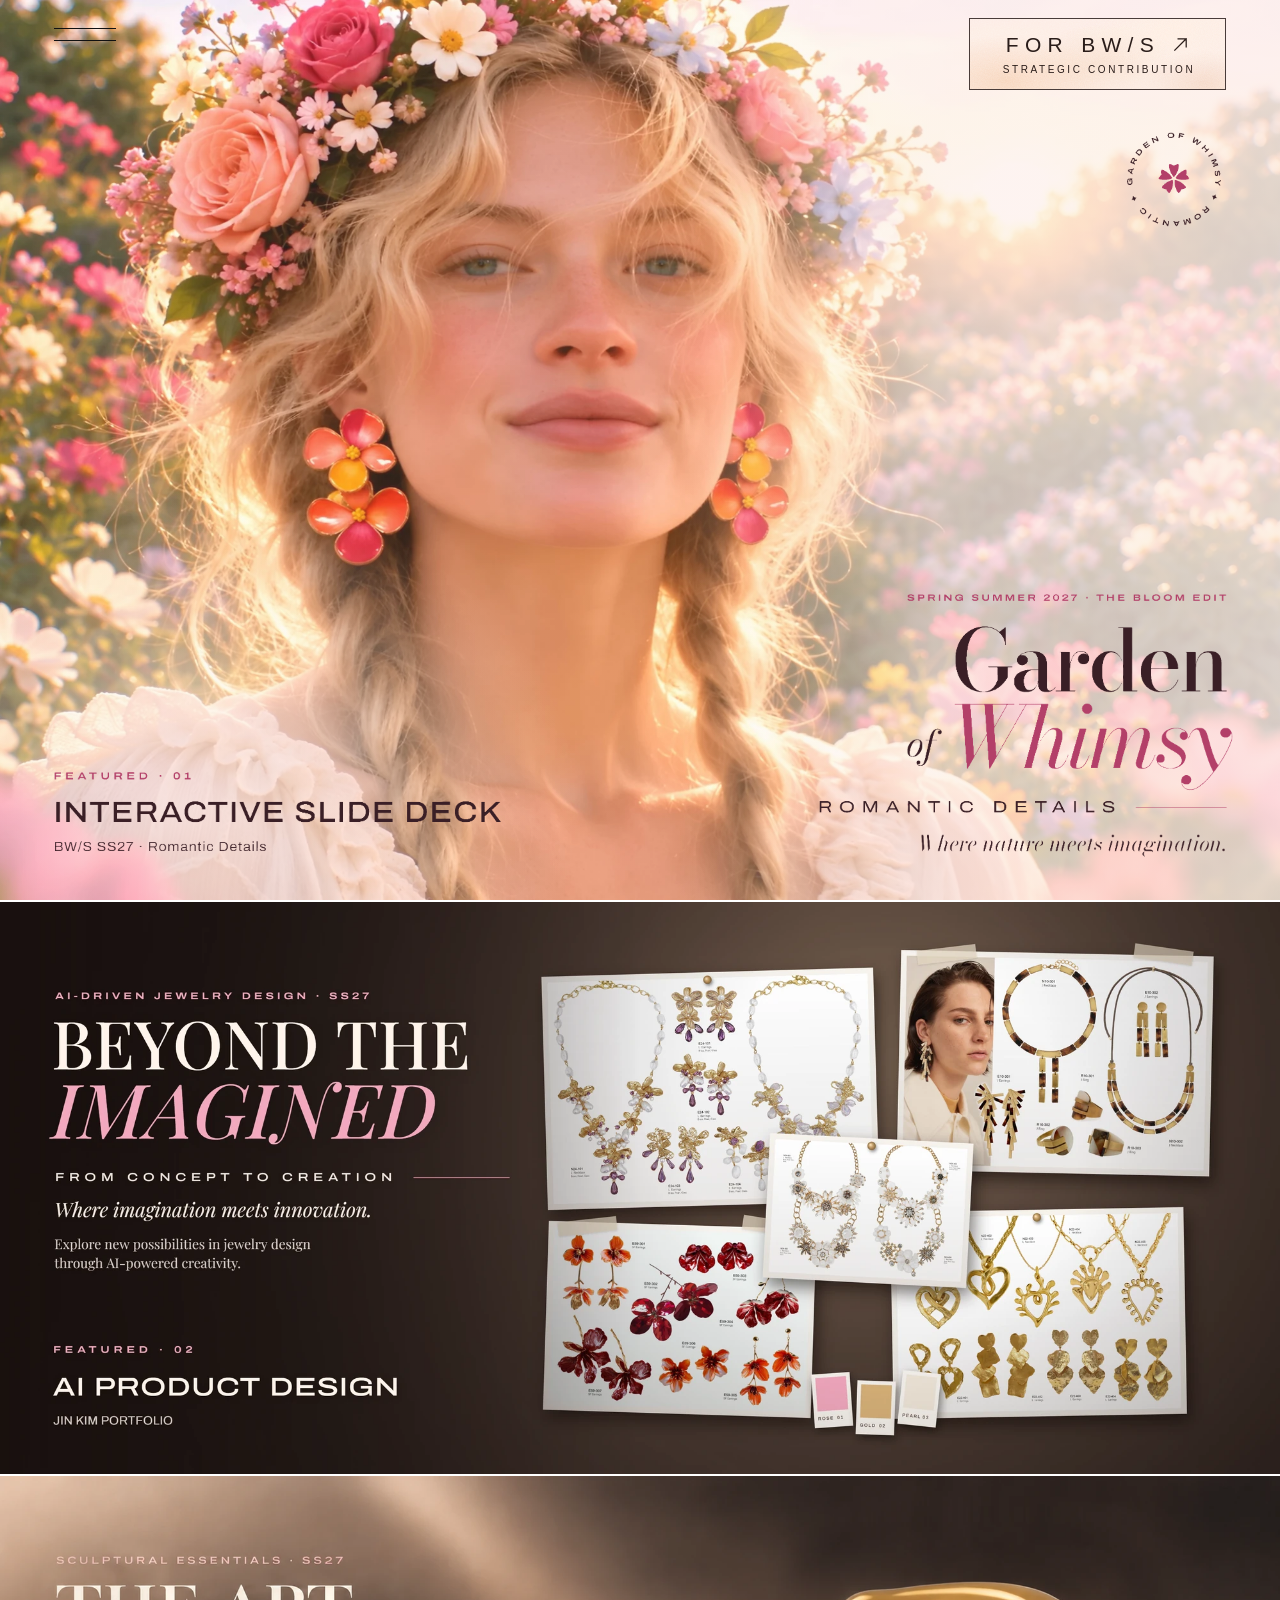
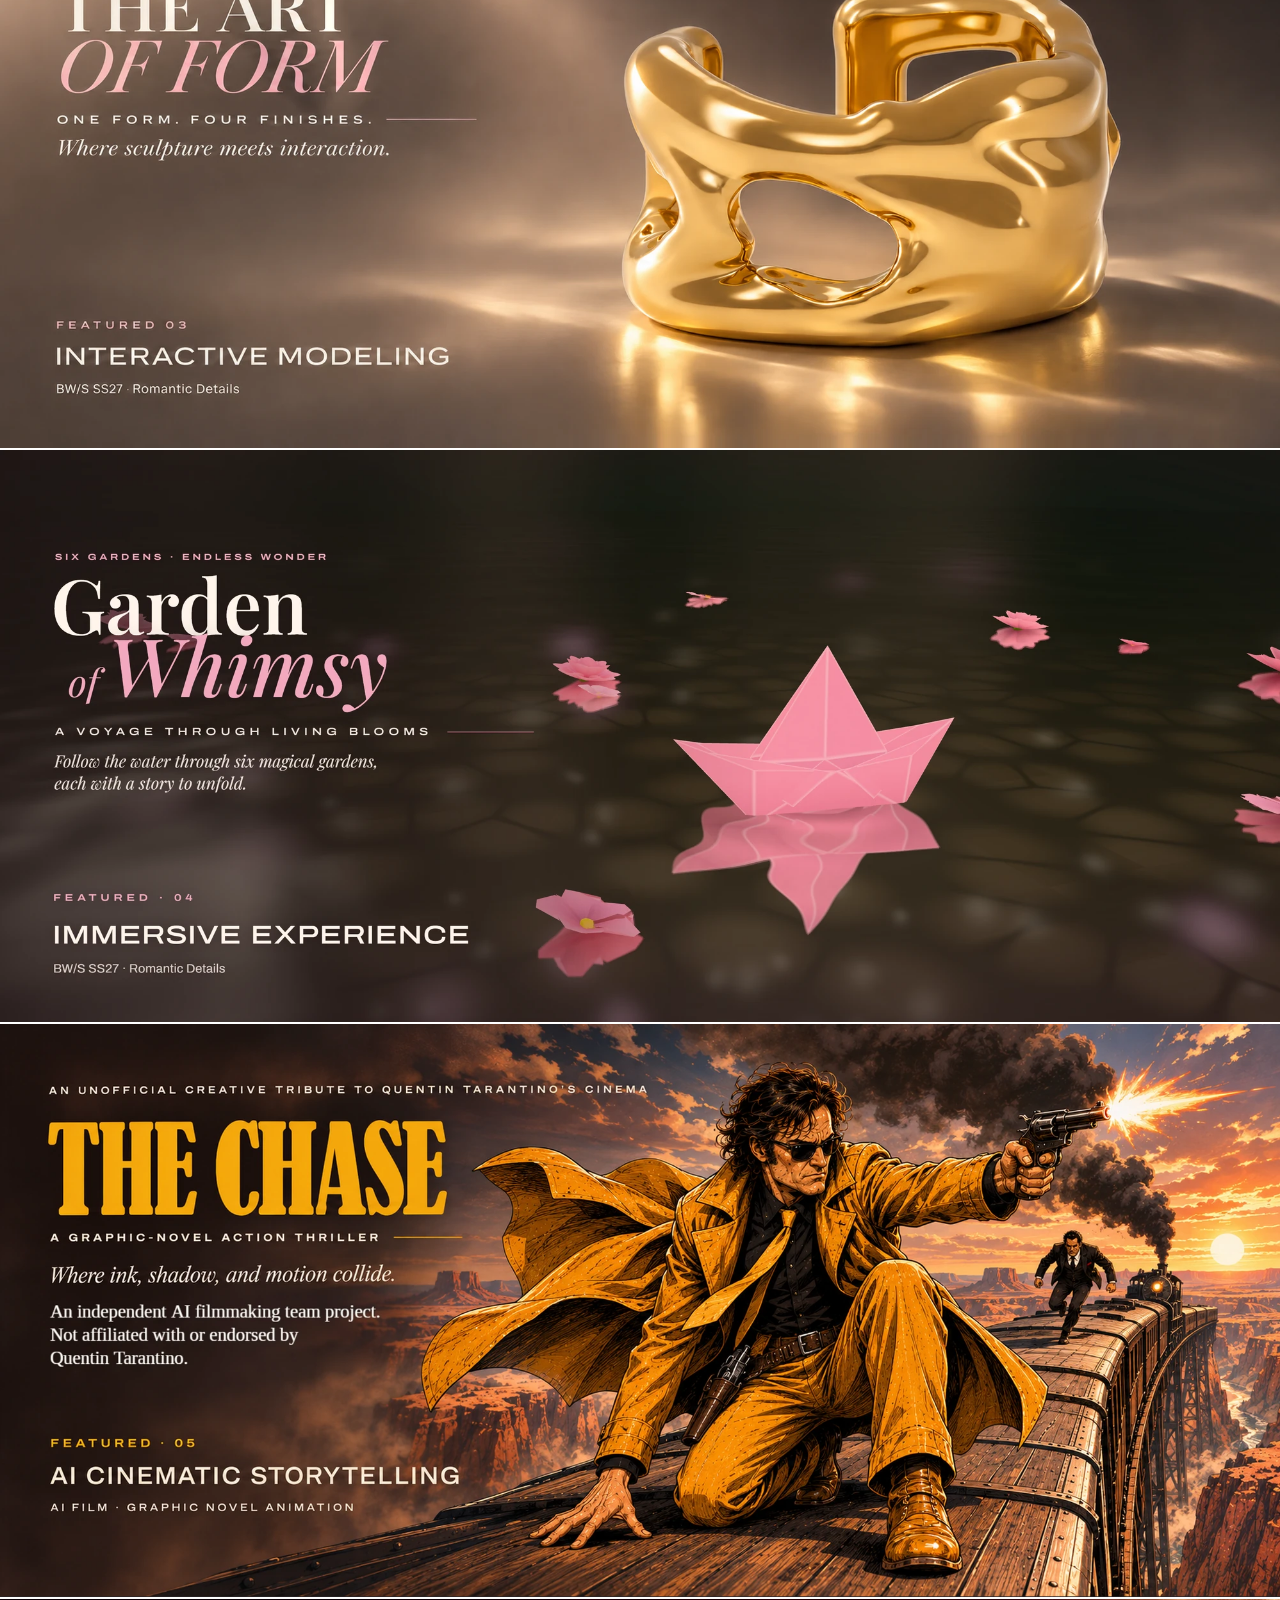
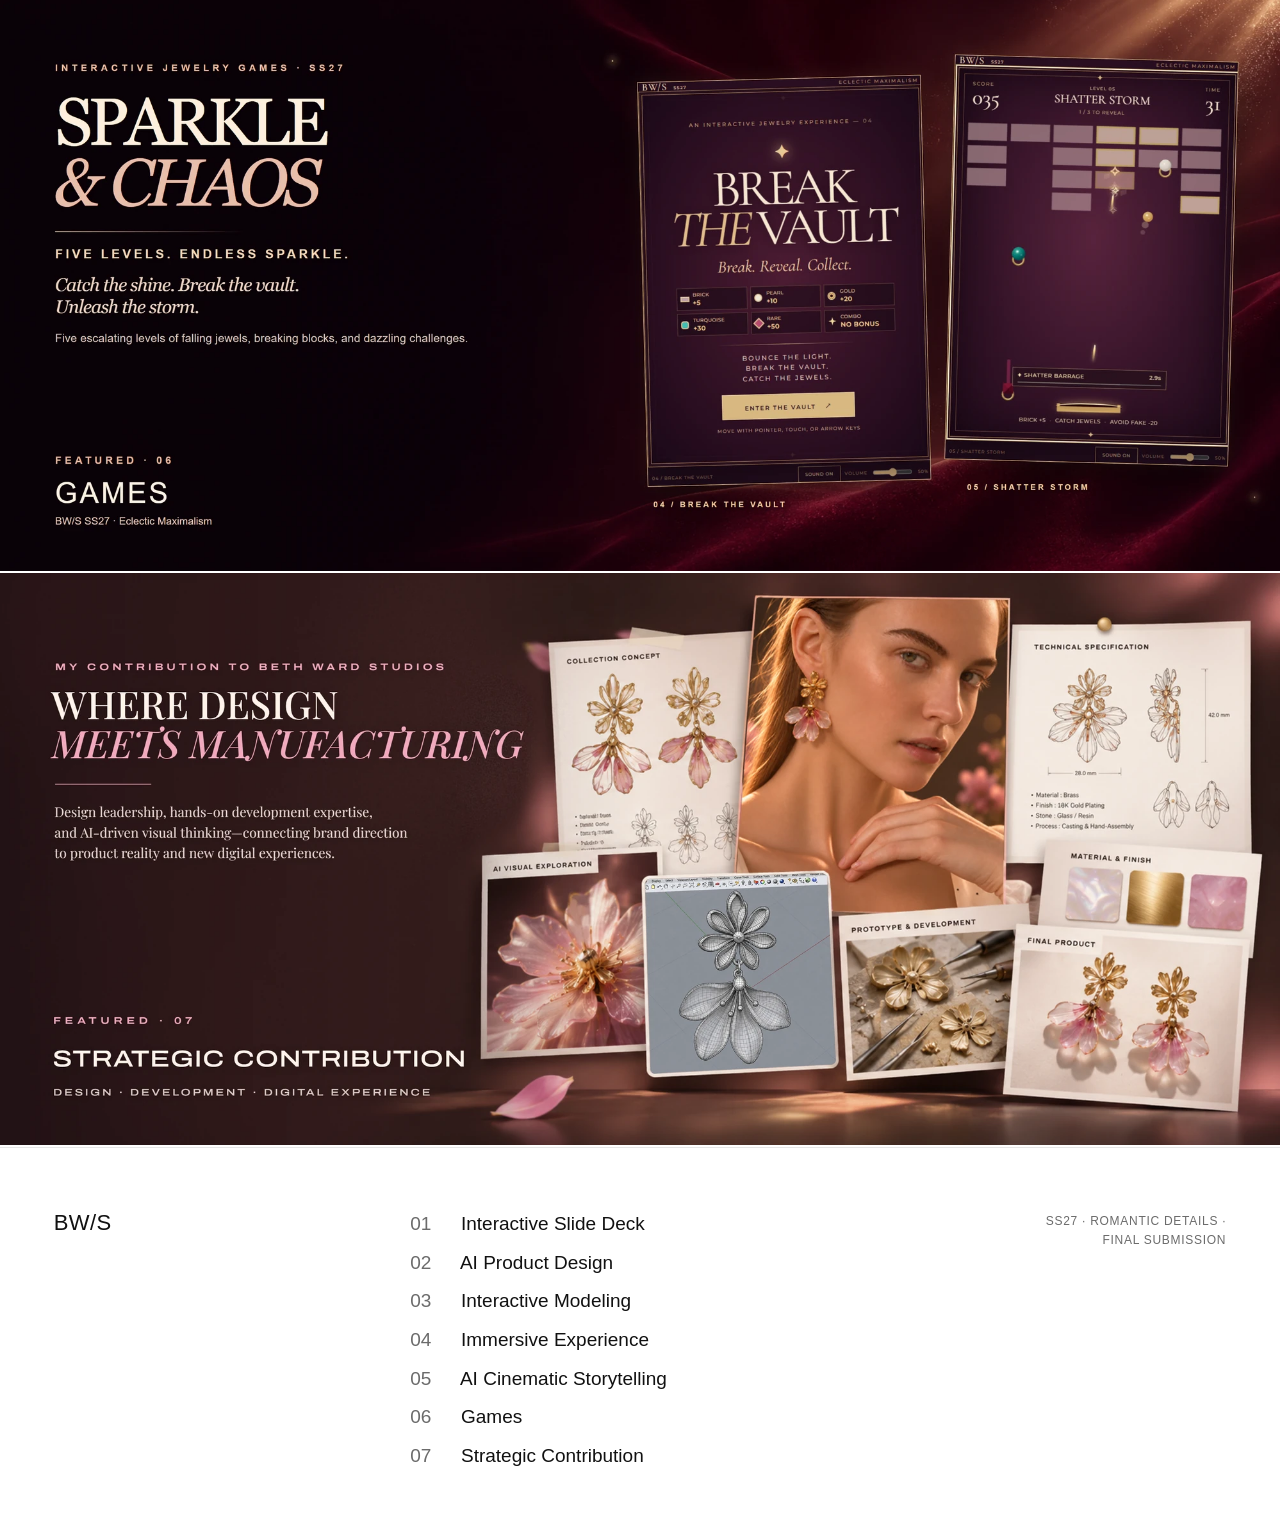
==== index.html @ 1747b789 "Add BW/S SS27 portfolio site (static, ready for Vercel) Home page plus seven linked works: - 01 Inte" ====
<!doctype html>
<html lang="en">
<head>
  <meta charset="UTF-8" />
  <meta name="viewport" content="width=device-width, initial-scale=1.0" />
  <meta name="theme-color" content="#ffffff" />
  <title>BW/S SS27 — Final Submission</title>
  <meta name="description" content="BW/S SS27 Romantic Details: six works in one portfolio." />
  <link rel="stylesheet" href="./assets/home.css" />
</head>
<body>
  <!--
    MASTER HOME. Order: hero (work 01), then one full-width card per work (work 02 = Garden of Whimsy, directly
    below the hero). A pending work has class "is-pending", no link, and a tonal placeholder instead of an image.
    To connect a work when its archive arrives: set the <a href>, remove "is-pending", replace the placeholder
    <div class="media-placeholder"> with <img class="media" src="./assets/images/…" alt="…">.
  -->
  <header class="site-header">
    <button class="menu-toggle" type="button" aria-expanded="false" aria-controls="works-menu" aria-label="Open the works menu">
      <span class="menu-lines" aria-hidden="true"><span></span><span></span></span>
    </button>
    <!-- FOR BW/S: will open the profile and technical-spec page. That page is not built yet, so the button has no href
         for now (add href="…" here when the page exists; it then becomes a normal link). Light version over the hero,
         dark version over the cards (html.bring-on-dark, assets/home.js). -->
    <a class="bring-link" aria-disabled="true" aria-label="For BW/S: strategic contribution">
      <span class="bring-main" aria-hidden="true">FOR BW/S<svg class="bring-arrow" viewBox="0 0 20 20"><path d="M4 16 16 4M7.5 4H16v8.5" /></svg></span>
      <span class="bring-sub" aria-hidden="true">STRATEGIC CONTRIBUTION</span>
    </a>
  </header>

  <!-- WORKS MENU: a panel 30% of the screen wide that slides in from the left, opened by the two-line icon in the
       top bar (assets/home.js). The company name and the six works rise in one after another (--i = order). -->
  <div class="menu-scrim" data-close-menu hidden></div>
  <div class="menu" id="works-menu" role="dialog" aria-modal="true" aria-label="Works" hidden>
    <button class="menu-close" type="button" data-close-menu aria-label="Close the works menu">
      <svg viewBox="0 0 40 40" aria-hidden="true"><path d="M2 2 38 38M38 2 2 38" /></svg>
    </button>
    <div class="menu-body">
      <p class="menu-logo" style="--i:0">BW/S</p>
      <p class="menu-sub" style="--i:1">SS27 · Romantic Details</p>
      <ol class="menu-list">
        <li style="--i:2"><a class="menu-item" href="./modules/interactive-deck/index.html">Interactive Slide Deck</a></li>
        <li style="--i:3"><a class="menu-item" href="./modules/ai-design/index.html">AI Product Design</a></li>
        <li style="--i:4"><a class="menu-item" href="./modules/blender-modeling/index.html">Interactive Modeling</a></li>
        <li style="--i:5"><a class="menu-item" href="./modules/garden-of-whimsy/index.html">Immersive Experience</a></li>
        <li style="--i:6"><a class="menu-item" href="./modules/cinematic-storytelling/index.html">AI Cinematic Storytelling</a></li>
        <li style="--i:7"><a class="menu-item" href="./modules/games/index.html">Games</a></li>
        <li style="--i:8"><span class="menu-item">Strategic Contribution</span></li>
      </ol>
    </div>
  </div>

  <main>
    <h1 class="visually-hidden">BW/S SS27 Romantic Details — Final Submission</h1>

    <!-- 01 · HERO: Interactive Slide Deck, opens modules/interactive-deck (FINAL v25 package, unchanged). Section image H01 carries its own typography, so the
         HTML copy below stays for screen readers only (.card--artwork). -->
    <section class="hero" aria-label="Featured work">
      <!-- Layered hero: a silent 4 s looping film of the scene (4k_v2.mp4 at 5.0–7.0 s, steadied on the chest, played forward then back so the loop has no
           jump) fills the screen; H01's typography, extracted as transparent layers, is pinned to the corners at its
           H01 size, so no screen shape crops it. The poster is the film's first frame. -->
      <a class="card card--hero card--artwork card--layered" href="./modules/interactive-deck/index.html">
        <video class="media" autoplay muted loop playsinline preload="auto" poster="./assets/images/H01_loop_v4_poster.webp"
          role="img" aria-label="Garden of Whimsy, Spring Summer 2027, The Bloom Edit: a woman with a flower crown and floral earrings in a sunlit meadow. Romantic Details: where nature meets imagination. Featured 01, Interactive Slide Deck, BW/S SS27 Romantic Details.">
          <source src="./assets/images/H01_loop_v4_2560.mp4" type="video/mp4" media="(min-width: 1600px)" />
          <source src="./assets/images/H01_loop_v4_1920.mp4" type="video/mp4" />
        </video>
        <img class="hero-type hero-type--badge" src="./assets/images/H01_type_badge.webp" width="350" height="350" alt="" aria-hidden="true" />
        <img class="hero-type hero-type--right" src="./assets/images/H01_type_right.webp" width="1265" height="820" alt="" aria-hidden="true" />
        <img class="hero-type hero-type--left" src="./assets/images/H01_type_left.webp" width="1380" height="295" alt="" aria-hidden="true" />
        <div class="card-copy">
          <p class="card-kicker">FEATURED · 01</p>
          <h2 class="card-title">INTERACTIVE SLIDE DECK</h2>
          <p class="card-text">BW/S SS27 · Romantic Details</p>
          <span class="card-cta">OPEN THE DECK</span>
        </div>
      </a>
    </section>

    <ul class="cards" id="works" role="list" aria-label="All works">
      <!-- 02 · AI Product Design: opens modules/ai-design (AI DESIGN and SPEC DESIGN strips). Section image H04 carries its
           own typography, so the HTML copy below stays for screen readers only (.card--artwork). -->
      <li>
        <a class="card card--artwork" href="./modules/ai-design/index.html">
          <img class="media" src="./assets/images/H04_2000x894.webp"
            srcset="./assets/images/H04_2000x894.webp 2000w, ./assets/images/H04_3840x1716.webp 3840w" sizes="100vw"
            width="3840" height="1716" loading="lazy" decoding="async"
            alt="Beyond the Imagined, AI-driven jewelry design SS27: a design-studio wall pinned with AI jewelry line sheets and rose, gold and pearl colour swatches. From concept to creation: where imagination meets innovation. Featured 02, AI Product Design, Jin Kim Portfolio." />
          <div class="card-copy">
            <p class="card-kicker">02</p>
            <h3 class="card-title">AI PRODUCT DESIGN</h3>
            <p class="card-text">Jin Kim Portfolio</p>
            <span class="card-cta">VIEW THE DESIGNS</span>
          </div>
        </a>
      </li>

      <!-- 03 · Blender Interactive Modeling: opens modules/blender-modeling (build of the FINAL package, unchanged).
           Section image H03_minimal carries its own typography, so the HTML copy below stays for screen readers only. -->
      <li>
        <a class="card card--artwork" href="./modules/blender-modeling/index.html">
          <img class="media" src="./assets/images/H03_minimal_2000x894.webp"
            srcset="./assets/images/H03_minimal_2000x894.webp 2000w, ./assets/images/H03_minimal_3840x1716.webp 3840w" sizes="100vw"
            width="3840" height="1716" loading="lazy" decoding="async"
            alt="The Art of Form, Sculptural Essentials SS27: a sculpted, molten-looking gold cuff with an organic opening, on a softly lit taupe surface. One form, four finishes: where sculpture meets interaction. Featured 03, Interactive Modeling, BW/S SS27 Romantic Details." />
          <div class="card-copy">
            <p class="card-kicker">03</p>
            <h3 class="card-title">BLENDER INTERACTIVE MODELING</h3>
            <span class="card-cta">EXPLORE THE CUFF</span>
          </div>
        </a>
      </li>

      <!-- 02 · Garden of Whimsy (connected). Section image H02 carries its own typography, so the HTML copy below
           stays for screen readers only (.card--artwork). -->
      <li>
        <a class="card card--artwork" href="./modules/garden-of-whimsy/index.html">
          <img class="media" src="./assets/images/H02_2000x894.webp"
            srcset="./assets/images/H02_2000x894.webp 2000w, ./assets/images/H02_3840x1716.webp 3840w" sizes="100vw"
            width="3840" height="1716"
            alt="Garden of Whimsy: a pink origami paper boat on dark mirrored water among floating pink flowers. Six gardens, endless wonder: a voyage through living blooms. Featured 04, Immersive Experience, BW/S SS27 Romantic Details." />
          <div class="card-copy">
            <p class="card-kicker">04</p>
            <h3 class="card-title">GARDEN OF WHIMSY</h3>
            <p class="card-text">Immersive Interactive Jewelry Garden Journey</p>
            <span class="card-cta">ENTER THE GARDEN</span>
          </div>
        </a>
      </li>

      <!-- 05 · AI Cinematic Storytelling: opens modules/cinematic-storytelling (The Chase, web encode of the FINAL film).
           Section image H05 carries its own typography, so the HTML copy below stays for screen readers only. -->
      <li>
        <a class="card card--artwork" href="./modules/cinematic-storytelling/index.html">
          <img class="media" src="./assets/images/H05_2000x894.webp"
            srcset="./assets/images/H05_2000x894.webp 2000w, ./assets/images/H05_3840x1716.webp 3840w" sizes="100vw"
            width="3840" height="1716" loading="lazy" decoding="async"
            alt="The Chase, a graphic-novel action thriller: a man in a yellow coat and sunglasses crouches on the roof of a moving train above a desert canyon, firing a revolver, while a man in a dark suit runs along the train behind him. Where ink, shadow, and motion collide. An unofficial creative tribute to Quentin Tarantino's cinema; an independent AI filmmaking team project, not affiliated with or endorsed by Quentin Tarantino. Featured 05, AI Cinematic Storytelling: AI film, graphic novel animation." />
          <div class="card-copy">
            <p class="card-kicker">05</p>
            <h3 class="card-title">MOVIE</h3>
            <span class="card-cta">WATCH THE FILM</span>
          </div>
        </a>
      </li>

      <!-- 06 · Games: opens modules/games (Catch the Shine and Break the Vault side by side). Section image H06 carries its
           own typography, so the HTML copy below stays for screen readers only (.card--artwork). -->
      <li>
        <a class="card card--artwork" href="./modules/games/index.html">
          <img class="media" src="./assets/images/H06_2000x894.webp"
            srcset="./assets/images/H06_2000x894.webp 2000w, ./assets/images/H06_3840x1716.webp 3840w" sizes="100vw"
            width="3840" height="1716" loading="lazy" decoding="async"
            alt="Sparkle &amp; Chaos, interactive jewelry games SS27: two game screens on a dark garnet background, Break the Vault (level 04: break, reveal, collect) and Shatter Storm (level 05, a jewel brick-breaker in play). Five levels, endless sparkle: catch the shine, break the vault, unleash the storm. Featured 06, Games, BW/S SS27 Eclectic Maximalism." />
          <div class="card-copy">
            <p class="card-kicker">06</p>
            <h3 class="card-title">GAMES</h3>
            <span class="card-cta">PLAY THE GAMES</span>
          </div>
        </a>
      </li>
      <!-- 07 · Strategic Contribution (no link). Section image H07 carries its own typography, so the HTML copy below
           stays for screen readers only (.card--artwork). -->
      <li>
        <a class="card card--artwork is-pending" aria-disabled="true">
          <img class="media" src="./assets/images/H07_2000x894.webp"
            srcset="./assets/images/H07_2000x894.webp 2000w, ./assets/images/H07_3840x1716.webp 3840w" sizes="100vw"
            width="3840" height="1716" loading="lazy" decoding="async"
            alt="Where design meets manufacturing, my contribution to Beth Ward Studios: a studio board tracing one pair of floral earrings from collection concept, AI visual exploration and a 3D CAD wireframe model to the technical specification, material and finish, prototype and development, an on-model portrait and the final product. Design leadership, hands-on development expertise, and AI-driven visual thinking, connecting brand direction to product reality and new digital experiences. Featured 07, Strategic Contribution: design, development, digital experience." />
          <div class="card-copy">
            <p class="card-kicker">07</p>
            <h3 class="card-title">STRATEGIC CONTRIBUTION</h3>
            <p class="card-text">Design · Development · Digital Experience</p>
          </div>
        </a>
      </li>
    </ul>
  </main>

  <footer class="site-footer">
    <p class="logotype logotype--small">BW/S</p>
    <ol class="footer-index">
      <li><a href="./modules/interactive-deck/index.html"><span>01</span> Interactive Slide Deck</a></li>
      <li><a href="./modules/ai-design/index.html"><span>02</span> AI Product Design</a></li>
      <li><a href="./modules/blender-modeling/index.html"><span>03</span> Interactive Modeling</a></li>
      <li><a href="./modules/garden-of-whimsy/index.html"><span>04</span> Immersive Experience</a></li>
      <li><a href="./modules/cinematic-storytelling/index.html"><span>05</span> AI Cinematic Storytelling</a></li>
      <li><a href="./modules/games/index.html"><span>06</span> Games</a></li>
      <li><span>07</span> Strategic Contribution</li>
    </ol>
    <p class="footer-note">SS27 · ROMANTIC DETAILS · FINAL SUBMISSION</p>
  </footer>
  <script src="./assets/home.js"></script>
</body>
</html>
---- assets/home.css ----
/* BW/S master home: white editorial page, full-bleed stacked work cards, copy bottom-left on the image. */
:root {
  --ink: #111111;
  --paper: #ffffff;
  --muted: #6b6b6b;
  --rule: #e6e6e6;
  --on-image: #ffffff;
  --gutter: clamp(16px, 4.2vw, 60px);
  --header-h: 68px;
  --font: "Helvetica Neue", Helvetica, Arial, "Apple SD Gothic Neo", "Malgun Gothic", sans-serif;
}

*, *::before, *::after { box-sizing: border-box; }
html { -webkit-text-size-adjust: 100%; scroll-behavior: smooth; scroll-padding-top: var(--header-h); }
body { margin: 0; background: var(--paper); color: var(--ink); font-family: var(--font); font-weight: 400; -webkit-font-smoothing: antialiased; }
a { color: inherit; text-decoration: none; }
img { display: block; max-width: 100%; }
ul, ol { margin: 0; padding: 0; list-style: none; }
h1, h2, h3, p { margin: 0; font-weight: 400; }
.visually-hidden { position: absolute; width: 1px; height: 1px; overflow: hidden; clip: rect(0 0 0 0); white-space: nowrap; }

/* ---------- header ---------- */
/* The bar has no background at any scroll position: only the two-line menu icon (black) floats over the page. The
   empty bar lets clicks through to the page. */
.site-header {
  position: fixed; top: 0; left: 0; right: 0; z-index: 10;
  display: grid; grid-template-columns: 1fr auto 1fr; align-items: center;
  height: var(--header-h); padding: 0 var(--gutter);
  background: none; pointer-events: none;
}
.site-header .menu-toggle { pointer-events: auto; }
/* FOR BW/S (top right): two lines in a thin square frame on an uneven, airbrushed ground. Light version over the hero
   (dark ink on a warm peach spray); dark version over the cards (ivory on smoky glass with a warm glow at the lower
   left), switched by html.bring-on-dark (assets/home.js). */
.bring-link {
  grid-column: 3; justify-self: end; align-self: start; margin-top: 18px; pointer-events: auto;
  position: relative; isolation: isolate; overflow: hidden;
  display: grid; justify-items: center; gap: 10px; padding: 15px 30px 14px;
  border: 1px solid rgba(42, 29, 26, 0.85); color: #2a1d1a; line-height: 1; white-space: nowrap;
  transition: color 0.35s ease, border-color 0.35s ease, box-shadow 0.35s ease;
}
.bring-link::before, .bring-link::after { content: ""; position: absolute; inset: 0; z-index: -1; pointer-events: none; transition: opacity 0.35s ease; }
/* light ground: uneven peach airbrush + grain */
.bring-link::before {
  background:
    radial-gradient(55% 90% at 14% 88%, rgba(240, 176, 128, 0.42), rgba(240, 176, 128, 0) 72%),
    radial-gradient(45% 80% at 78% 18%, rgba(255, 238, 222, 0.62), rgba(255, 238, 222, 0) 75%),
    radial-gradient(35% 70% at 52% 62%, rgba(236, 190, 150, 0.28), rgba(236, 190, 150, 0) 80%),
    radial-gradient(30% 60% at 92% 92%, rgba(226, 168, 128, 0.30), rgba(226, 168, 128, 0) 80%),
    rgba(250, 226, 206, 0.30);
}
.bring-link::after { background-image: url("data:image/svg+xml,%3Csvg xmlns='http://www.w3.org/2000/svg' width='160' height='160'%3E%3Cfilter id='n'%3E%3CfeTurbulence type='fractalNoise' baseFrequency='0.85' numOctaves='2' stitchTiles='stitch'/%3E%3CfeColorMatrix values='0 0 0 0 1 0 0 0 0 1 0 0 0 0 1 0 0 0 0.55 0'/%3E%3C/filter%3E%3Crect width='100%25' height='100%25' filter='url(%23n)'/%3E%3C/svg%3E"); background-size: 160px 160px; mix-blend-mode: overlay; opacity: 0.55; }
.bring-main { display: inline-flex; align-items: center; font-size: 21px; font-weight: 400; letter-spacing: 0.3em; }
.bring-arrow { width: 19px; height: 19px; margin-left: 0.5em; fill: none; stroke: currentColor; stroke-width: 1.3; stroke-linecap: square; }
.bring-sub { font-size: 10px; font-weight: 500; letter-spacing: 0.26em; padding-left: 0.26em; }
/* dark ground: smoky translucent glass, warm airbrushed glow from the lower left */
html.bring-on-dark .bring-link {
  color: #f4ebe1; border-color: rgba(244, 235, 225, 0.72);
  -webkit-backdrop-filter: blur(6px); backdrop-filter: blur(6px);
  box-shadow: -3px 8px 22px rgba(255, 186, 128, 0.16);
}
html.bring-on-dark .bring-link::before {
  background:
    radial-gradient(60% 110% at 6% 100%, rgba(255, 196, 140, 0.42), rgba(255, 196, 140, 0) 70%),
    radial-gradient(50% 90% at 30% 70%, rgba(214, 160, 120, 0.16), rgba(214, 160, 120, 0) 78%),
    radial-gradient(45% 80% at 96% 6%, rgba(255, 245, 235, 0.12), rgba(255, 245, 235, 0) 75%),
    rgba(34, 24, 21, 0.46);
}
html.bring-on-dark .bring-link::after { opacity: 0.35; }
.bring-link[aria-disabled="true"] { cursor: default; }
a.bring-link[href] { cursor: pointer; }
a.bring-link[href]:focus-visible { outline: 1px solid currentColor; outline-offset: 3px; }
.header-side { font-size: 14px; letter-spacing: 0.01em; }

/* ---------- works menu: two-line icon in the top bar opens a panel (30% of the screen) from the left ---------- */
.menu-toggle, .menu-close { justify-self: start; display: grid; place-items: center; margin: 0 0 0 -10px; padding: 10px; border: 0; background: none; color: var(--ink); cursor: pointer; }
.menu-lines { display: grid; gap: 11px; width: 62px; }
.menu-lines span { display: block; height: 1px; background: currentColor; }
.menu-close svg { width: 30px; height: 30px; fill: none; stroke: currentColor; stroke-width: 1; vector-effect: non-scaling-stroke; }
.menu-toggle:focus-visible, .menu-close:focus-visible { outline: 1px solid currentColor; outline-offset: 2px; }
.hero + .cards { margin-top: 2px; }

.menu-scrim { position: fixed; inset: 0; z-index: 20; background: rgba(17, 17, 17, 0.28); opacity: 0; transition: opacity 0.5s ease; }
.menu {
  --serif: "Didot", "Bodoni 72", "Bodoni MT", "Bodoni Moda", "Times New Roman", Times, serif;
  position: fixed; z-index: 21; top: 0; left: 0; bottom: 0;
  width: max(30vw, 360px); padding: 0 clamp(20px, 2.6vw, 44px) 40px;
  overflow-y: auto; background: var(--paper); color: var(--ink);
  transform: translateX(-100%); transition: transform 0.55s cubic-bezier(0.22, 0.75, 0.2, 1);
}
.menu[hidden], .menu-scrim[hidden] { display: none; }
.menu-open .menu { transform: none; }
.menu-open .menu-scrim { opacity: 1; }
.menu-close { position: absolute; top: calc(var(--header-h) / 2 - 25px); left: clamp(20px, 2.6vw, 44px); }

.menu-body { padding-top: calc(var(--header-h) + clamp(16px, 4vh, 48px)); font-family: var(--serif); }
.menu-logo { font-size: clamp(64px, 7.4vw, 136px); line-height: 0.86; letter-spacing: -0.05em; }
.menu-sub { margin: clamp(22px, 4vh, 44px) 0 clamp(14px, 2.2vh, 22px); font-size: clamp(17px, 1.35vw, 24px); font-style: italic; letter-spacing: -0.01em; }
.menu-list { display: grid; gap: clamp(6px, 1.1vh, 12px); }
.menu-item {
  position: relative; display: inline-block;
  font-size: clamp(22px, 1.9vw, 34px); line-height: 1.04; letter-spacing: -0.035em; text-transform: uppercase;
}
.menu-item::before { content: "·"; position: absolute; left: -0.62em; opacity: 0; transition: opacity 0.25s ease; }
a.menu-item:hover::before, a.menu-item:focus-visible::before { opacity: 1; }
a.menu-item:focus-visible { outline: none; }

/* the name and the six works rise in one after another once the panel is in */
.menu-logo, .menu-sub, .menu-list li { opacity: 0; transform: translateY(26px); transition: opacity 0.6s ease, transform 0.7s cubic-bezier(0.2, 0.7, 0.2, 1); }
.menu-open .menu-logo, .menu-open .menu-sub, .menu-open .menu-list li { opacity: 1; transform: none; transition-delay: calc(0.28s + var(--i) * 0.07s); }
.header-side--end { grid-column: 3; justify-self: end; color: var(--muted); }
.logotype { font-size: 28px; letter-spacing: 0.02em; line-height: 1; }
.logotype--small { font-size: 22px; }

/* ---------- cards (hero shares the card system) ---------- */
.card {
  position: relative; display: block; overflow: hidden;
  aspect-ratio: 2.13 / 1; min-height: 320px;
  background: #2b2628; color: var(--on-image);
}
.card--hero { aspect-ratio: auto; height: min(calc(100svh - var(--header-h)), 62vw); min-height: 440px; }
.cards { display: grid; gap: 2px; background: var(--paper); }

.media, .media-placeholder { position: absolute; inset: 0; width: 100%; height: 100%; }
.media { object-fit: cover; transform: scale(1.001); transition: transform 1.2s cubic-bezier(0.2, 0.7, 0.2, 1); }
/* hover swell: every work card (02–06, linked or not) and any linked card; the hero (01) is not in .cards */
.cards .card:hover .media, a.card[href]:hover .media, a.card[href]:focus-visible .media { transform: scale(1.035); }
/* the hero (01) is a link too, but keeps no swell */
a.card--hero[href]:hover .media, a.card--hero[href]:focus-visible .media { transform: none; }

/* legibility veil under the bottom-left copy */
.card::after {
  content: ""; position: absolute; inset: 0; pointer-events: none;
  background: linear-gradient(to top, rgba(0, 0, 0, 0.42) 0%, rgba(0, 0, 0, 0.12) 34%, rgba(0, 0, 0, 0) 58%);
}

.card-copy { position: absolute; z-index: 1; left: var(--gutter); right: var(--gutter); bottom: clamp(28px, 5.4vw, 72px); }
.card-kicker { font-size: 12px; letter-spacing: 0.08em; margin-bottom: 10px; opacity: 0.85; }
.card-title { font-size: clamp(17px, 1.5vw, 22px); line-height: 1.22; letter-spacing: 0.01em; }
.card--hero .card-title { font-size: clamp(22px, 2.6vw, 38px); line-height: 1.1; }
.card-text { margin-top: 8px; max-width: 34em; font-size: 14px; line-height: 1.5; opacity: 0.92; }
.card-cta {
  display: inline-block; margin-top: 12px; padding-bottom: 2px;
  font-size: 13px; letter-spacing: 0.02em;
  background: linear-gradient(currentColor, currentColor) left bottom / 0 1px no-repeat;
  transition: background-size 0.5s ease;
}
a.card[href]:hover .card-cta, a.card[href]:focus-visible .card-cta { background-size: 100% 1px; }
a.card[href]:focus-visible { outline: 2px solid var(--ink); outline-offset: -6px; }

/* pending works: tonal placeholder until the archive is connected */
.card.is-pending { cursor: default; }
.card.is-pending .card-cta { opacity: 0.7; }
.media-placeholder { background: radial-gradient(120% 140% at 78% 18%, #8a7f86 0%, #4c4448 46%, #2a2427 100%); }
.media-placeholder[data-n="03"] { background: radial-gradient(120% 140% at 22% 22%, #7f8890 0%, #474e55 46%, #24282c 100%); }
.media-placeholder[data-n="04"] { background: radial-gradient(120% 140% at 70% 80%, #8f8a7c 0%, #545045 46%, #2b2925 100%); }
.media-placeholder[data-n="05"] { background: radial-gradient(120% 140% at 30% 75%, #7e8a80 0%, #48514a 46%, #262b27 100%); }
.media-placeholder[data-n="06"] { background: radial-gradient(120% 140% at 80% 70%, #8c7d7a 0%, #554845 46%, #2c2523 100%); }
.media-placeholder::before {
  content: attr(data-n); position: absolute; right: var(--gutter); top: 50%; transform: translateY(-50%);
  font-size: clamp(120px, 22vw, 340px); line-height: 1; letter-spacing: -0.04em; color: rgba(255, 255, 255, 0.07);
}


/* ---------- footer ---------- */
.site-footer { display: grid; gap: 28px; padding: 64px var(--gutter) 48px; border-top: 1px solid var(--rule); margin-top: 2px; }
.footer-index { display: grid; gap: 14px; font-size: 19px; line-height: 1.3; }
.footer-index span { display: inline-block; width: 2.4em; color: var(--muted); }
.footer-index a:hover { text-decoration: underline; text-underline-offset: 3px; }
.footer-note { font-size: 12px; letter-spacing: 0.06em; color: var(--muted); }

@media (min-width: 900px) {
  .site-footer { grid-template-columns: 1fr 1.4fr 1fr; align-items: start; }
  .footer-note { justify-self: end; text-align: right; max-width: 18em; line-height: 1.6; }
}

/* ---------- phone: taller cards ---------- */
@media (max-width: 640px) {
  .bring-link { margin-top: 12px; gap: 7px; padding: 10px 16px 9px; }
  .bring-main { font-size: 14px; letter-spacing: 0.22em; }
  .bring-arrow { width: 13px; height: 13px; }
  .bring-sub { font-size: 7.5px; letter-spacing: 0.2em; }
  :root { --header-h: 56px; }
  .logotype { font-size: 22px; }
  .header-side { font-size: 13px; }
  .card { aspect-ratio: 4 / 5; min-height: 0; }
  .card--hero { aspect-ratio: auto; height: calc(100svh - var(--header-h)); min-height: 520px; }
  .card-copy { bottom: 28px; }
  .card-text { font-size: 13px; }
  .footer-index { font-size: 17px; gap: 12px; }
  .menu { width: 88vw; }
  .menu-item { font-size: 24px; }
}

/* ---------- a card whose image carries its own typography (01 hero H01, 02 H02) ----------
   the whole image is shown at its own proportions on every screen (no crop of the baked-in copy); the HTML copy
   and the bottom veil are not drawn on top of it (the copy stays readable to screen readers) */
.card--artwork { aspect-ratio: 2000 / 894; height: auto; min-height: 0; }
.card--artwork::after { content: none; }
.card--artwork .card-copy { position: absolute; width: 1px; height: 1px; overflow: hidden; clip: rect(0 0 0 0); white-space: nowrap; }

/* ---------- layered hero (01) ----------
   a silent 4 s looping film (H01_loop_v4, from 4k_v2.mp4) is the background; H01's typography is three transparent layers placed
   exactly where they sit in H01 (sizes and offsets are H01 px / 38.4 = vw), pinned to the corners. On landscape
   screens the hero fills the first screen and the film is cropped as needed; the type is never cropped. */
.card--layered .media { object-fit: cover; object-position: 50% 38%; }
.card--layered::after {   /* the light haze H01 has behind its copy */
  content: ""; position: absolute; inset: 0; z-index: 0; pointer-events: none;
  background:
    linear-gradient(to left, rgba(253, 240, 236, 0.80) 0%, rgba(253, 240, 236, 0.68) 27%, rgba(253, 240, 236, 0) 47%),
    radial-gradient(40% 46% at 14% 90%, rgba(253, 242, 238, 0.74), rgba(253, 242, 238, 0) 78%),
    linear-gradient(rgba(255, 240, 232, 0.10), rgba(255, 240, 232, 0.10));
}
.hero-type { position: absolute; z-index: 1; height: auto; pointer-events: none; }
.hero-type--left { left: 3.646vw; bottom: 3.021vw; width: 35.94vw; }
.hero-type--right { right: 3.516vw; bottom: 3.151vw; width: 32.94vw; }
.hero-type--badge { right: 3.776vw; top: calc(var(--header-h) + 56px); width: 9.115vw; }   /* below the FOR BW/S button (was top: 2.734vw, its H01 place) */
@media (min-aspect-ratio: 4/3) {
  .hero .card--layered { aspect-ratio: auto; height: max(100svh, 44.7vw); }
}

@media (prefers-reduced-motion: reduce) {
  html { scroll-behavior: auto; }
  .media, .card-cta, .menu, .menu-scrim, .menu-logo, .menu-sub, .menu-list li { transition: none; }
}
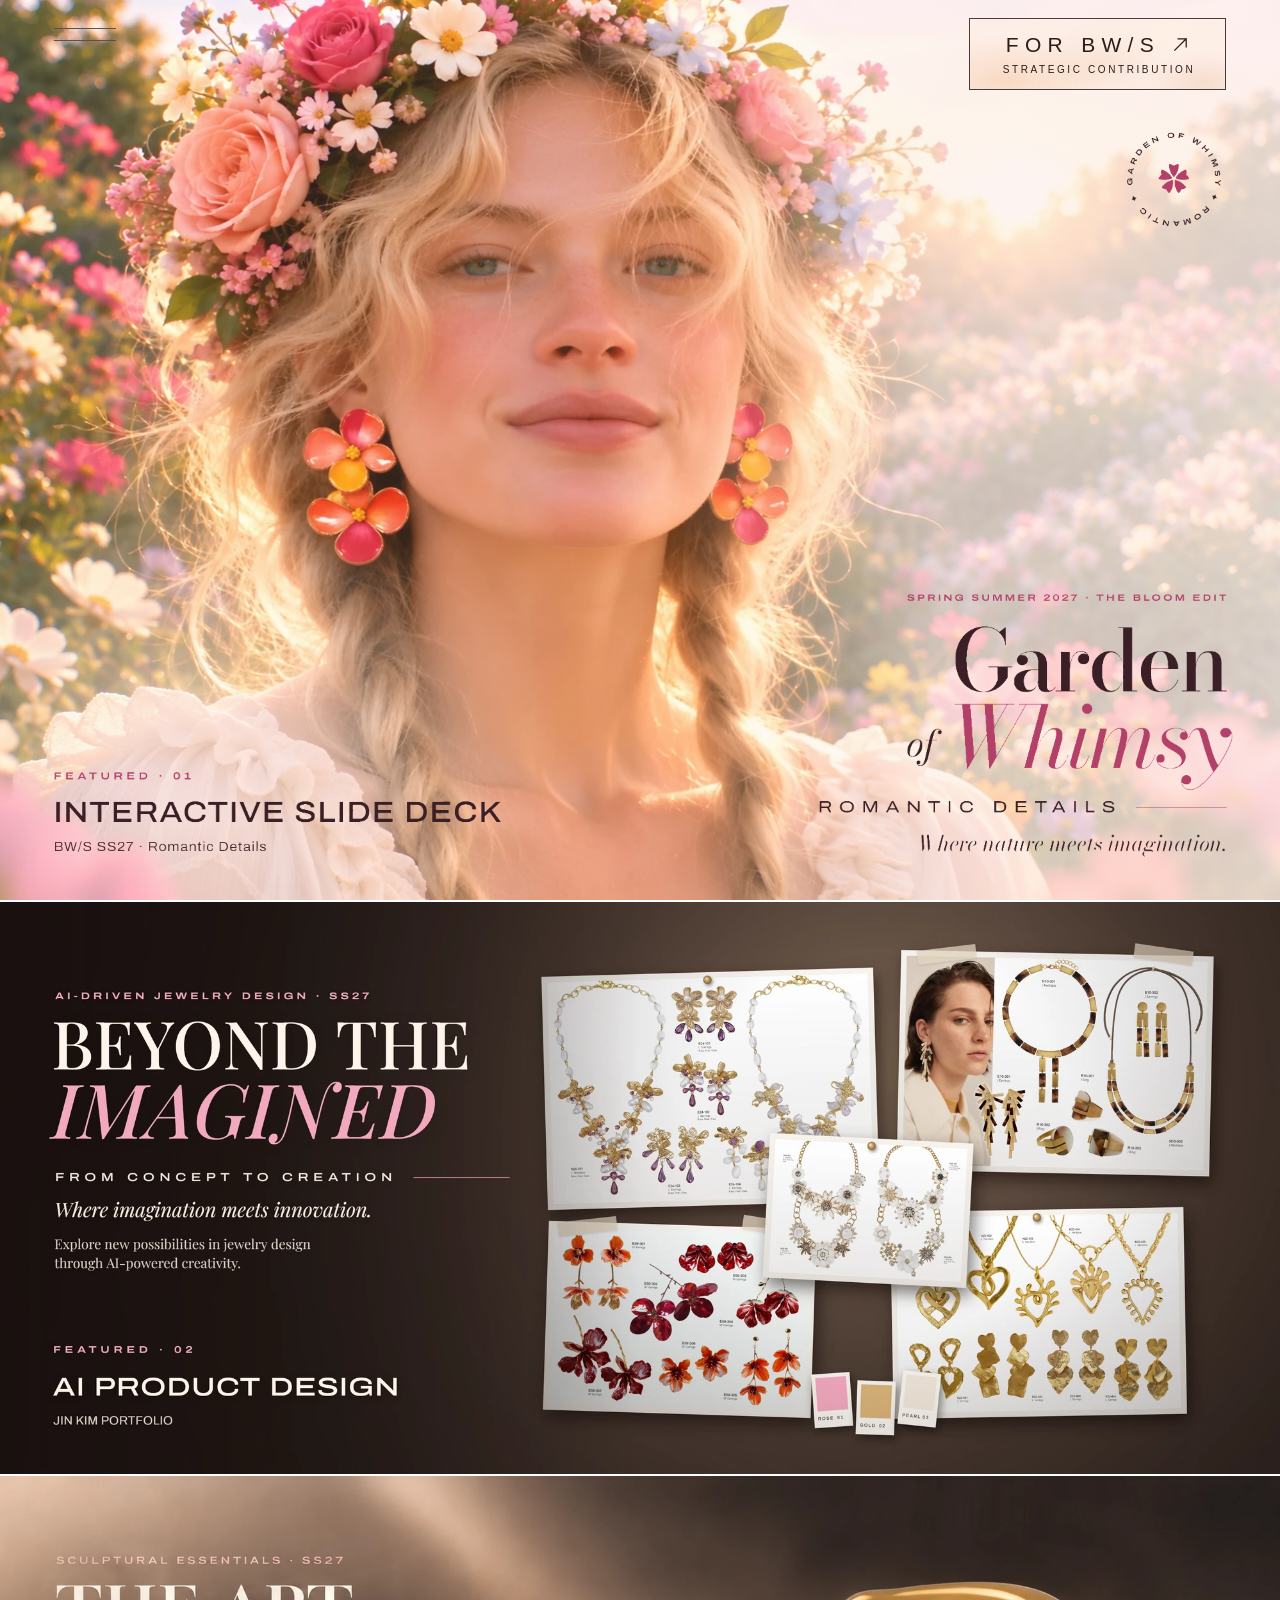
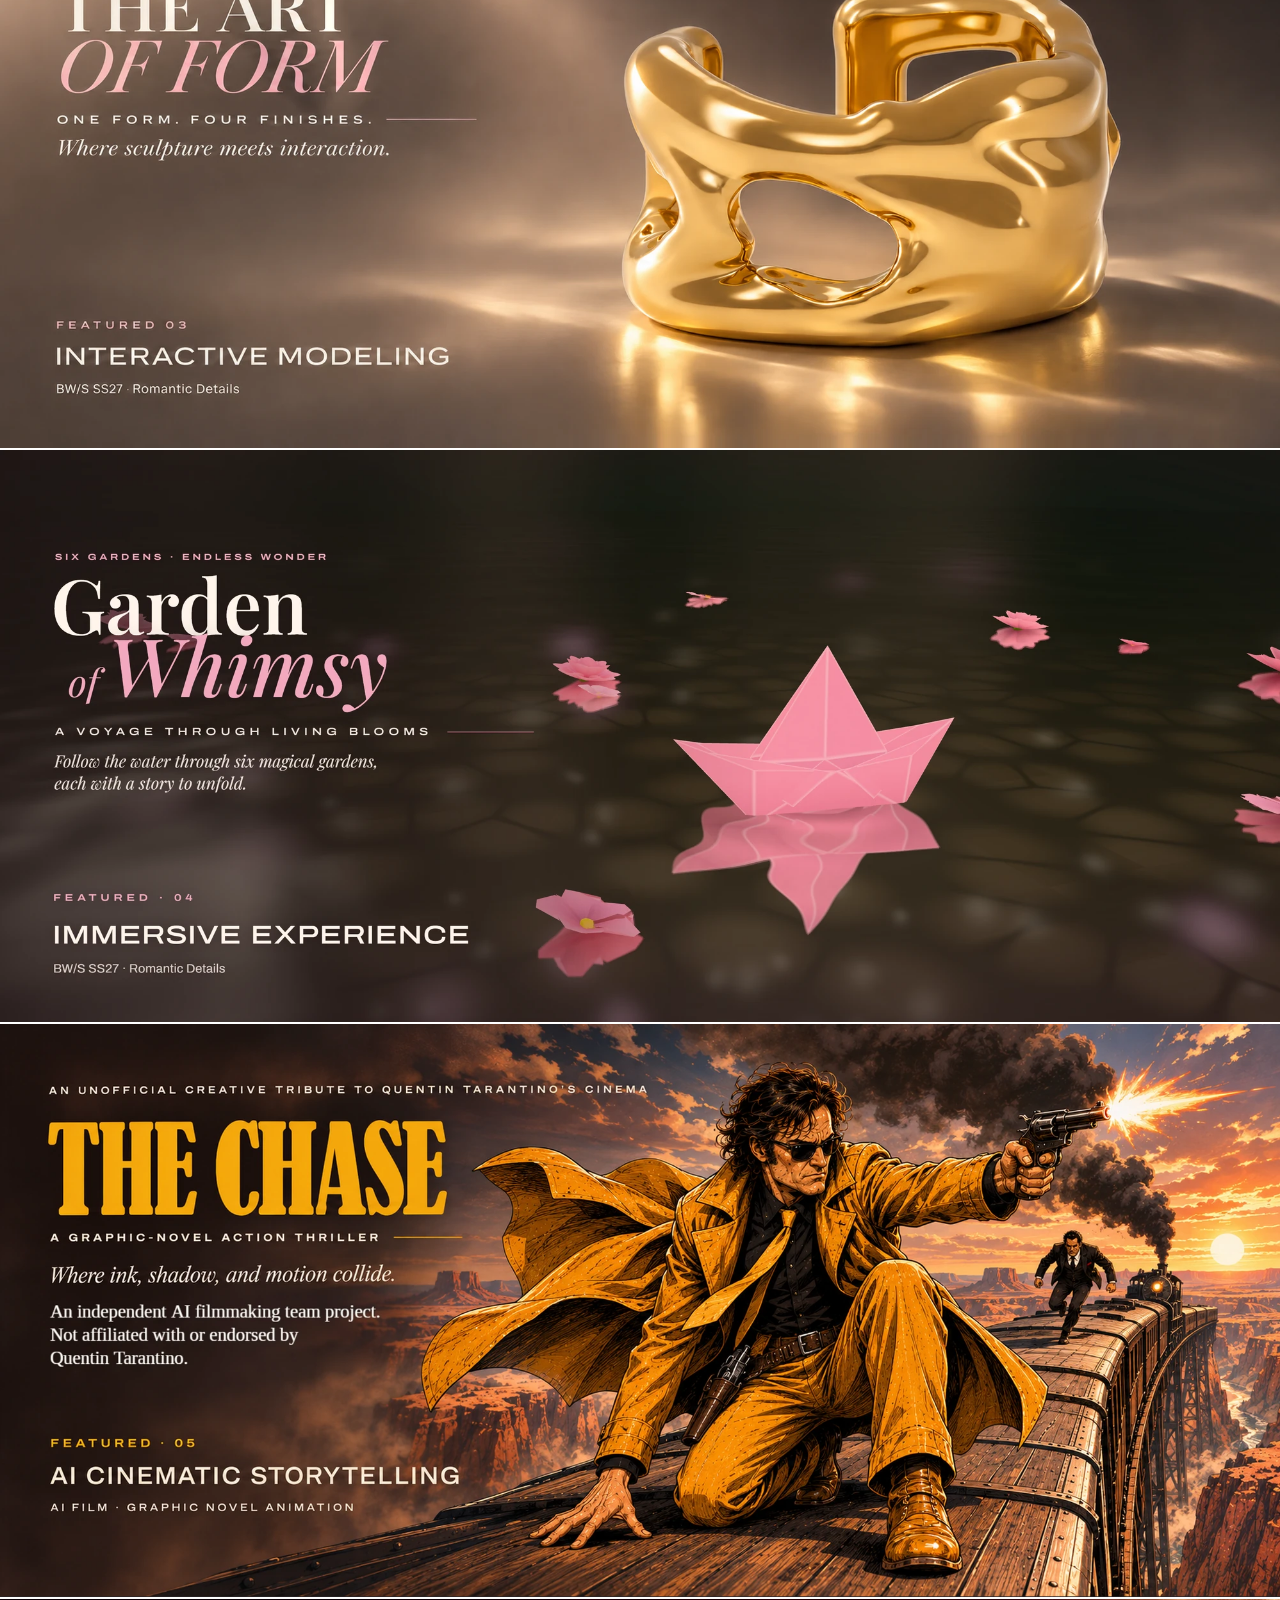
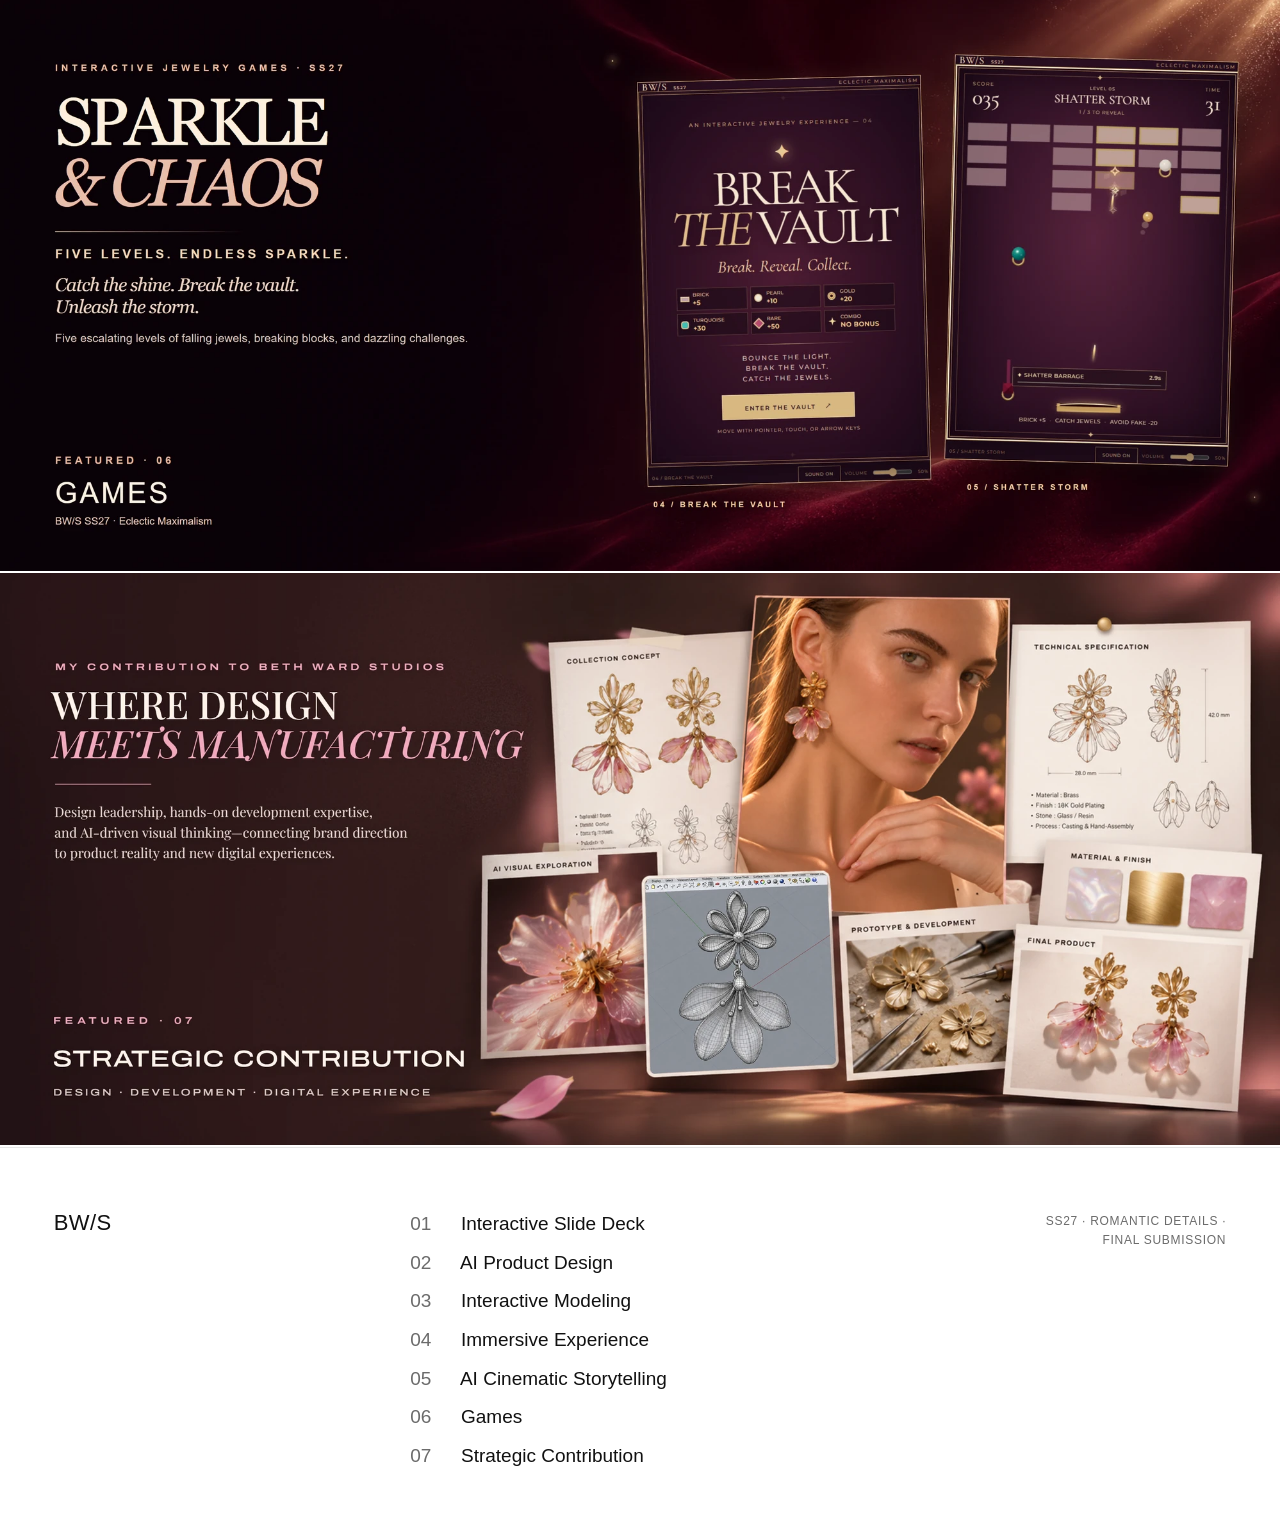
==== commit b394e8cc: "Add link preview (Open Graph) image and tags to the home page Co-Authored-By: Claude Opus 5.5 <norep" ====
--- a/index.html
+++ b/index.html
@@ -6,6 +6,20 @@
   <meta name="theme-color" content="#ffffff" />
   <title>BW/S SS27 — Final Submission</title>
   <meta name="description" content="BW/S SS27 Romantic Details: six works in one portfolio." />
+  <!-- 2026-11-23: link preview (email, messengers, social): title, description and the hero image (1200 × 630) -->
+  <meta property="og:type" content="website" />
+  <meta property="og:site_name" content="BW/S SS27" />
+  <meta property="og:url" content="https://www.dekaflux.com/" />
+  <meta property="og:title" content="BW/S SS27 · Romantic Details — Jin Kim Portfolio" />
+  <meta property="og:description" content="Interactive slide deck, AI product design, 3D modeling, Garden of Whimsy, AI cinematic storytelling, games and strategic contribution." />
+  <meta property="og:image" content="https://www.dekaflux.com/assets/og-image.jpg" />
+  <meta property="og:image:width" content="1200" />
+  <meta property="og:image:height" content="630" />
+  <meta property="og:image:alt" content="Garden of Whimsy — Interactive Slide Deck, BW/S SS27 Romantic Details" />
+  <meta name="twitter:card" content="summary_large_image" />
+  <meta name="twitter:title" content="BW/S SS27 · Romantic Details — Jin Kim Portfolio" />
+  <meta name="twitter:description" content="Interactive slide deck, AI product design, 3D modeling, Garden of Whimsy, AI cinematic storytelling, games and strategic contribution." />
+  <meta name="twitter:image" content="https://www.dekaflux.com/assets/og-image.jpg" />
   <link rel="stylesheet" href="./assets/home.css" />
 </head>
 <body>
@@ -19,10 +33,9 @@
     <button class="menu-toggle" type="button" aria-expanded="false" aria-controls="works-menu" aria-label="Open the works menu">
       <span class="menu-lines" aria-hidden="true"><span></span><span></span></span>
     </button>
-    <!-- FOR BW/S: will open the profile and technical-spec page. That page is not built yet, so the button has no href
-         for now (add href="…" here when the page exists; it then becomes a normal link). Light version over the hero,
+    <!-- FOR BW/S: opens the contribution page, modules/contribution (since 2026-11-21). Light version over the hero,
          dark version over the cards (html.bring-on-dark, assets/home.js). -->
-    <a class="bring-link" aria-disabled="true" aria-label="For BW/S: strategic contribution">
+    <a class="bring-link" href="./modules/contribution/index.html" aria-label="For BW/S: strategic contribution">
       <span class="bring-main" aria-hidden="true">FOR BW/S<svg class="bring-arrow" viewBox="0 0 20 20"><path d="M4 16 16 4M7.5 4H16v8.5" /></svg></span>
       <span class="bring-sub" aria-hidden="true">STRATEGIC CONTRIBUTION</span>
     </a>
@@ -45,7 +58,7 @@
         <li style="--i:5"><a class="menu-item" href="./modules/garden-of-whimsy/index.html">Immersive Experience</a></li>
         <li style="--i:6"><a class="menu-item" href="./modules/cinematic-storytelling/index.html">AI Cinematic Storytelling</a></li>
         <li style="--i:7"><a class="menu-item" href="./modules/games/index.html">Games</a></li>
-        <li style="--i:8"><span class="menu-item">Strategic Contribution</span></li>
+        <li style="--i:8"><a class="menu-item" href="./modules/contribution/index.html">Strategic Contribution</a></li>
       </ol>
     </div>
   </div>
@@ -159,10 +172,10 @@
           </div>
         </a>
       </li>
-      <!-- 07 · Strategic Contribution (no link). Section image H07 carries its own typography, so the HTML copy below
-           stays for screen readers only (.card--artwork). -->
-      <li>
-        <a class="card card--artwork is-pending" aria-disabled="true">
+      <!-- 07 · Strategic Contribution: opens modules/contribution (since 2026-11-21). Section image H07 carries its own
+           typography, so the HTML copy below stays for screen readers only (.card--artwork). -->
+      <li>
+        <a class="card card--artwork" href="./modules/contribution/index.html">
           <img class="media" src="./assets/images/H07_2000x894.webp"
             srcset="./assets/images/H07_2000x894.webp 2000w, ./assets/images/H07_3840x1716.webp 3840w" sizes="100vw"
             width="3840" height="1716" loading="lazy" decoding="async"
@@ -186,7 +199,7 @@
       <li><a href="./modules/garden-of-whimsy/index.html"><span>04</span> Immersive Experience</a></li>
       <li><a href="./modules/cinematic-storytelling/index.html"><span>05</span> AI Cinematic Storytelling</a></li>
       <li><a href="./modules/games/index.html"><span>06</span> Games</a></li>
-      <li><span>07</span> Strategic Contribution</li>
+      <li><a href="./modules/contribution/index.html"><span>07</span> Strategic Contribution</a></li>
     </ol>
     <p class="footer-note">SS27 · ROMANTIC DETAILS · FINAL SUBMISSION</p>
   </footer>
--- a/assets/home.css
+++ b/assets/home.css
@@ -76,6 +76,9 @@
 .menu-toggle, .menu-close { justify-self: start; display: grid; place-items: center; margin: 0 0 0 -10px; padding: 10px; border: 0; background: none; color: var(--ink); cursor: pointer; }
 .menu-lines { display: grid; gap: 11px; width: 62px; }
 .menu-lines span { display: block; height: 1px; background: currentColor; }
+/* 2026-11-23: over a black / very dark picture the menu lines turn a dark grey (set by home.js), never bright */
+.menu-toggle { transition: color 0.35s ease; }
+.menu-toggle.is-on-dark { color: #555555; }
 .menu-close svg { width: 30px; height: 30px; fill: none; stroke: currentColor; stroke-width: 1; vector-effect: non-scaling-stroke; }
 .menu-toggle:focus-visible, .menu-close:focus-visible { outline: 1px solid currentColor; outline-offset: 2px; }
 .hero + .cards { margin-top: 2px; }
